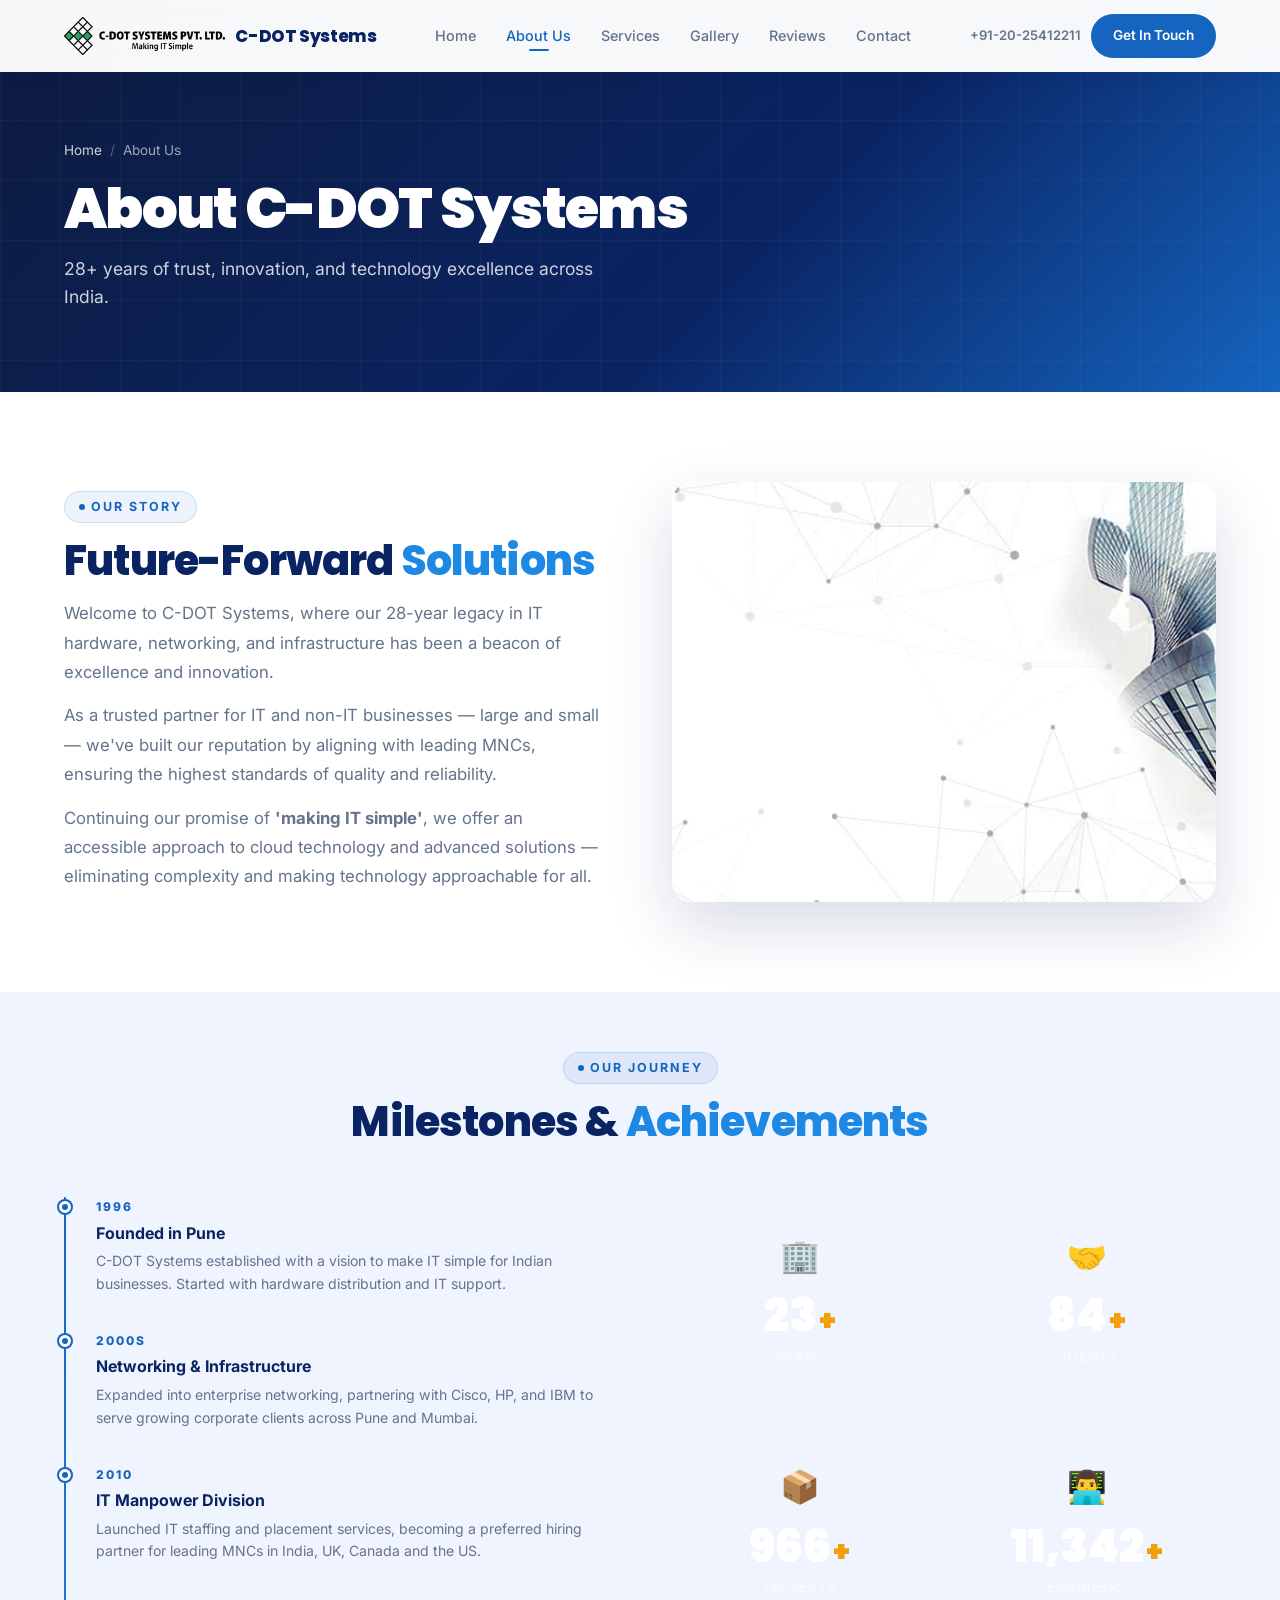
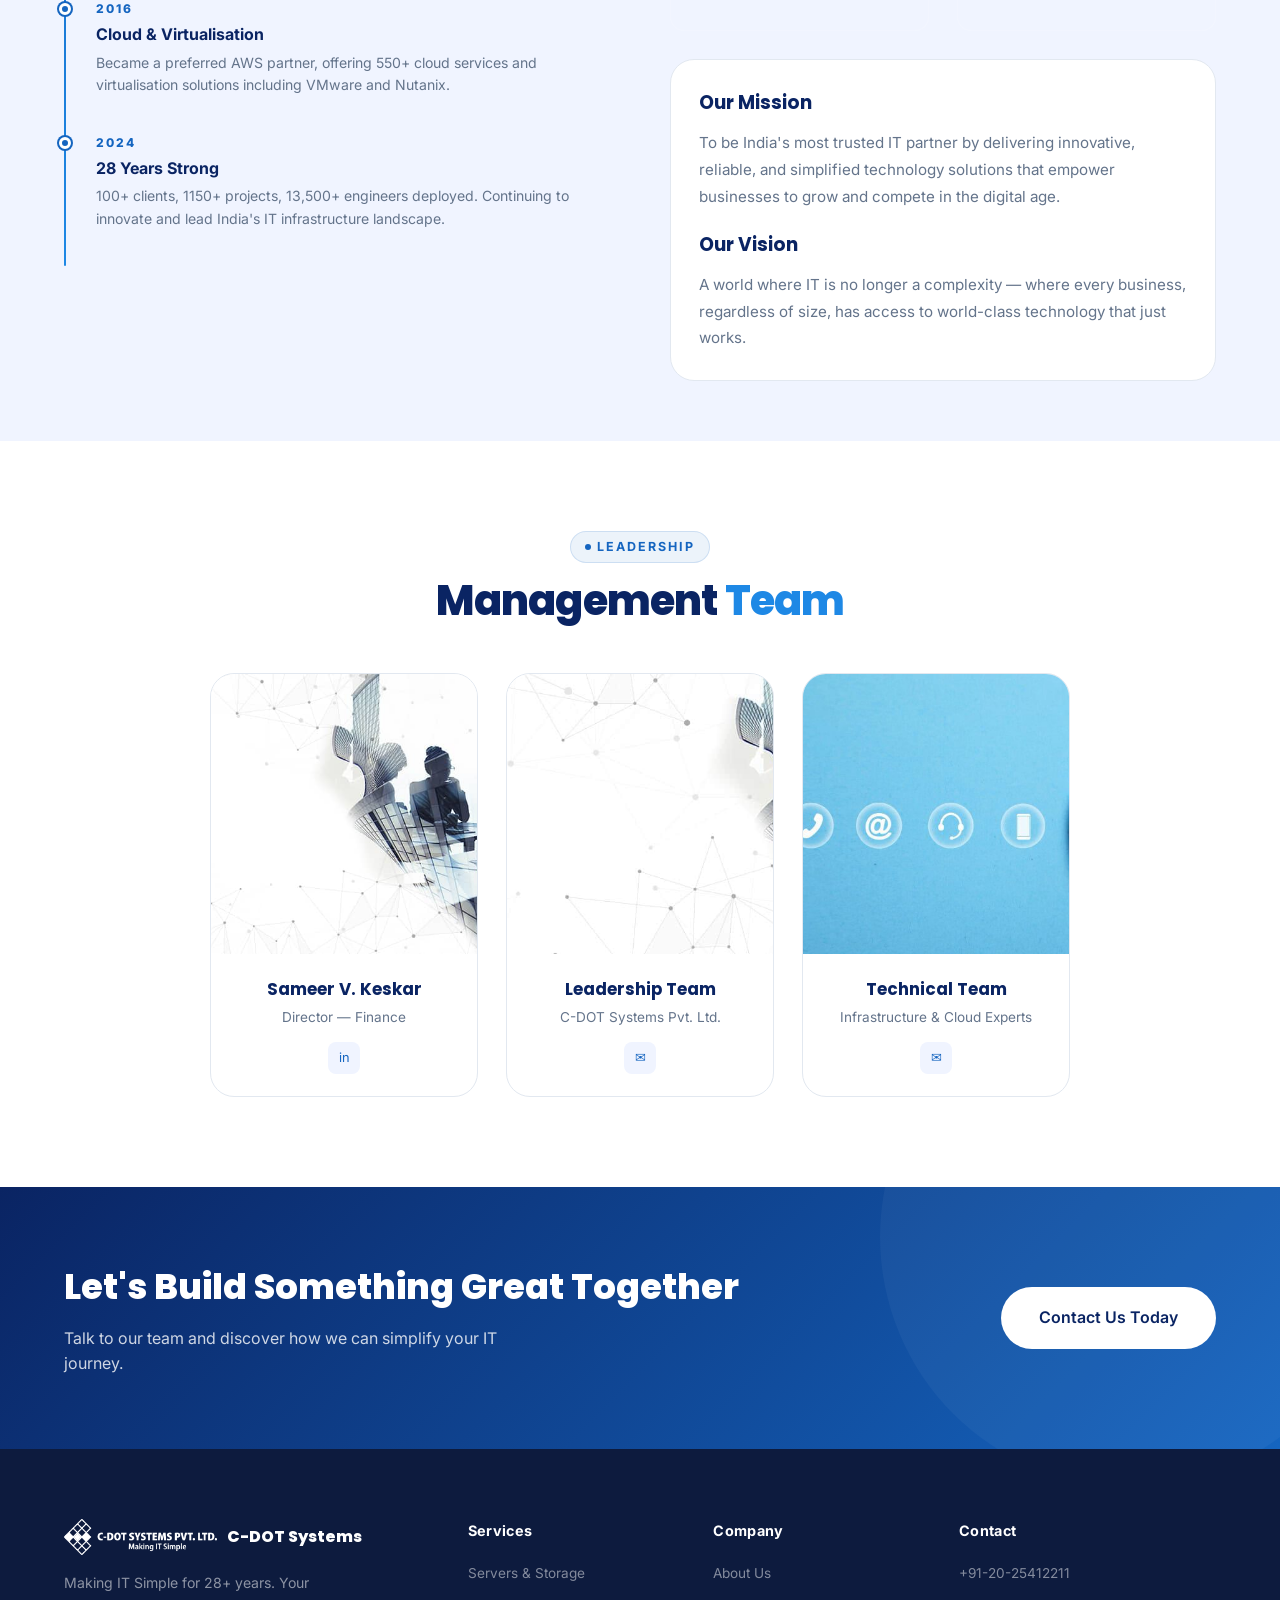
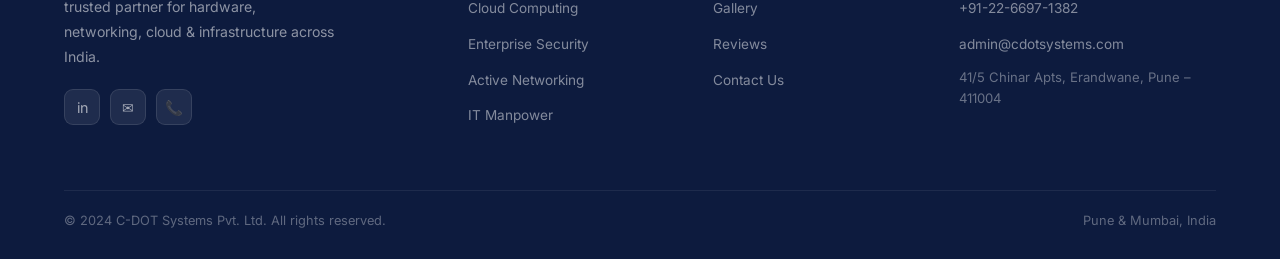
==== about.html @ 22363bbf "new website" ====
<!DOCTYPE html>
<html lang="en">
<head>
  <meta charset="UTF-8"/><meta name="viewport" content="width=device-width,initial-scale=1.0"/>
  <title>About Us | C-DOT Systems Pvt. Ltd.</title>
  <meta name="description" content="28+ years of IT excellence — our story, team and milestones."/>
  <link rel="icon" href="images/favicon-min-1.png"/>
  <link rel="stylesheet" href="https://cdnjs.cloudflare.com/ajax/libs/aos/2.3.4/aos.css"/>
  <link rel="stylesheet" href="assets/css/style.css"/>
  
</head>
<body>
<nav id="navbar" class="solid">
  <div class="container nav-inner">
    <a href="index.html" class="nav-logo">
      <img src="images/Cdot_Logo-min.png" alt="C-DOT Systems" />
      <span class="nav-logo-text">C-DOT Systems</span>
    </a>
    <div class="nav-links">
      <a href="index.html">Home</a>
      <a href="about.html">About Us</a>
      <a href="services.html">Services</a>
      <a href="gallery.html">Gallery</a>
      <a href="reviews.html">Reviews</a>
      <a href="contact.html">Contact</a>
    </div>
    <div class="nav-actions">
      <span class="nav-phone">+91-20-25412211</span>
      <a href="contact.html" class="btn btn-primary btn-sm">Get In Touch</a>
      <button class="hamburger" id="hamburger"><span></span><span></span><span></span></button>
    </div>
  </div>
</nav>
<div class="mobile-menu" id="mobileMenu">
  <button class="mobile-close" id="mobileClose">✕</button>
  <a href="index.html">Home</a>
  <a href="about.html">About Us</a>
  <a href="services.html">Services</a>
  <a href="gallery.html">Gallery</a>
  <a href="reviews.html">Reviews</a>
  <a href="contact.html">Contact</a>
</div>

<div class="page-hero">
  <div class="container page-hero-content">
    <div class="breadcrumb"><a href="index.html">Home</a><span>/</span>About Us</div>
    <h1>About C-DOT Systems</h1>
    <p>28+ years of trust, innovation, and technology excellence across India.</p>
  </div>
</div>

<section class="section">
  <div class="container">
    <div style="display:grid;grid-template-columns:1fr 1fr;gap:64px;align-items:center">
      <div data-aos="fade-right">
        <span class="section-tag">Our Story</span>
        <h2 class="section-title">Future-Forward <span>Solutions</span></h2>
        <p class="section-sub">Welcome to C-DOT Systems, where our 28-year legacy in IT hardware, networking, and infrastructure has been a beacon of excellence and innovation.</p>
        <p class="section-sub" style="margin-top:14px">As a trusted partner for IT and non-IT businesses — large and small — we've built our reputation by aligning with leading MNCs, ensuring the highest standards of quality and reliability.</p>
        <p class="section-sub" style="margin-top:14px">Continuing our promise of <strong>'making IT simple'</strong>, we offer an accessible approach to cloud technology and advanced solutions — eliminating complexity and making technology approachable for all.</p>
      </div>
      <div data-aos="fade-left">
        <img src="images/about-usA-min.jpg" alt="C-DOT Team" style="border-radius:20px;box-shadow:var(--shadow-lg);width:100%;height:420px;object-fit:cover"/>
      </div>
    </div>
  </div>
</section>

<section class="section-sm" style="background:var(--light)">
  <div class="container">
    <div class="text-center" data-aos="fade-up" style="margin-bottom:52px">
      <span class="section-tag">Our Journey</span>
      <h2 class="section-title">Milestones &amp; <span>Achievements</span></h2>
    </div>
    <div style="display:grid;grid-template-columns:1fr 1fr;gap:60px">
      <div data-aos="fade-right">
        <div class="timeline">
          <div class="timeline-item">
            <div class="timeline-year">1996</div>
            <div class="timeline-title">Founded in Pune</div>
            <div class="timeline-desc">C-DOT Systems established with a vision to make IT simple for Indian businesses. Started with hardware distribution and IT support.</div>
          </div>
          <div class="timeline-item">
            <div class="timeline-year">2000s</div>
            <div class="timeline-title">Networking &amp; Infrastructure</div>
            <div class="timeline-desc">Expanded into enterprise networking, partnering with Cisco, HP, and IBM to serve growing corporate clients across Pune and Mumbai.</div>
          </div>
          <div class="timeline-item">
            <div class="timeline-year">2010</div>
            <div class="timeline-title">IT Manpower Division</div>
            <div class="timeline-desc">Launched IT staffing and placement services, becoming a preferred hiring partner for leading MNCs in India, UK, Canada and the US.</div>
          </div>
          <div class="timeline-item">
            <div class="timeline-year">2016</div>
            <div class="timeline-title">Cloud &amp; Virtualisation</div>
            <div class="timeline-desc">Became a preferred AWS partner, offering 550+ cloud services and virtualisation solutions including VMware and Nutanix.</div>
          </div>
          <div class="timeline-item">
            <div class="timeline-year">2024</div>
            <div class="timeline-title">28 Years Strong</div>
            <div class="timeline-desc">100+ clients, 1150+ projects, 13,500+ engineers deployed. Continuing to innovate and lead India's IT infrastructure landscape.</div>
          </div>
        </div>
      </div>
      <div data-aos="fade-left" data-aos-delay="100">
        <div class="stats-grid" style="grid-template-columns:repeat(2,1fr)">
          <div class="stat-box"><div class="stat-icon">🏢</div><div class="stat-num"><span class="counter" data-target="28">0</span><span class="stat-suffix">+</span></div><div class="stat-label">Years</div></div>
          <div class="stat-box"><div class="stat-icon">🤝</div><div class="stat-num"><span class="counter" data-target="100">0</span><span class="stat-suffix">+</span></div><div class="stat-label">Clients</div></div>
          <div class="stat-box"><div class="stat-icon">📦</div><div class="stat-num"><span class="counter" data-target="1150">0</span><span class="stat-suffix">+</span></div><div class="stat-label">Projects</div></div>
          <div class="stat-box"><div class="stat-icon">👨‍💻</div><div class="stat-num"><span class="counter" data-target="13500">0</span><span class="stat-suffix">+</span></div><div class="stat-label">Engineers</div></div>
        </div>
        <div style="margin-top:28px;padding:28px;background:var(--white);border-radius:var(--radius-lg);border:1px solid var(--border)">
          <h3 style="font-family:var(--font-head);color:var(--primary);margin-bottom:12px">Our Mission</h3>
          <p style="color:var(--muted);font-size:.95rem;line-height:1.75">To be India's most trusted IT partner by delivering innovative, reliable, and simplified technology solutions that empower businesses to grow and compete in the digital age.</p>
          <h3 style="font-family:var(--font-head);color:var(--primary);margin:20px 0 12px">Our Vision</h3>
          <p style="color:var(--muted);font-size:.95rem;line-height:1.75">A world where IT is no longer a complexity — where every business, regardless of size, has access to world-class technology that just works.</p>
        </div>
      </div>
    </div>
  </div>
</section>

<section class="section">
  <div class="container">
    <div class="text-center" data-aos="fade-up" style="margin-bottom:48px">
      <span class="section-tag">Leadership</span>
      <h2 class="section-title">Management <span>Team</span></h2>
    </div>
    <div style="display:grid;grid-template-columns:repeat(3,1fr);gap:28px;max-width:860px;margin:0 auto">
      <div class="team-card" data-aos="fade-up">
        <img src="images/about-us-1.jpg" alt="Director" class="team-img"/>
        <div class="team-body">
          <div class="team-name">Sameer V. Keskar</div>
          <div class="team-role">Director — Finance</div>
          <div class="team-social">
            <a href="https://www.linkedin.com/in/sameer-keskar-a937278/" target="_blank">in</a>
          </div>
        </div>
      </div>
      <div class="team-card" data-aos="fade-up" data-aos-delay="80">
        <img src="images/about-usA-min.jpg" alt="Director" class="team-img"/>
        <div class="team-body">
          <div class="team-name">Leadership Team</div>
          <div class="team-role">C-DOT Systems Pvt. Ltd.</div>
          <div class="team-social">
            <a href="contact.html">✉</a>
          </div>
        </div>
      </div>
      <div class="team-card" data-aos="fade-up" data-aos-delay="160">
        <img src="images/computer-mouse-with-contact-symbols-internet-communication.jpg" alt="Team" class="team-img"/>
        <div class="team-body">
          <div class="team-name">Technical Team</div>
          <div class="team-role">Infrastructure &amp; Cloud Experts</div>
          <div class="team-social">
            <a href="contact.html">✉</a>
          </div>
        </div>
      </div>
    </div>
  </div>
</section>

<div class="cta-banner">
  <div class="container cta-inner" data-aos="fade-up">
    <div class="cta-text">
      <h2>Let's Build Something Great Together</h2>
      <p>Talk to our team and discover how we can simplify your IT journey.</p>
    </div>
    <div class="cta-actions">
      <a href="contact.html" class="btn btn-white btn-lg">Contact Us Today</a>
    </div>
  </div>
</div>

<footer class="footer">
  <div class="container">
    <div class="footer-grid">
      <div>
        <div class="footer-logo"><img src="images/Cdot_Logo-min.png" alt="C-DOT"/><span>C-DOT Systems</span></div>
        <p class="footer-desc">Making IT Simple for 28+ years. Your trusted partner for hardware, networking, cloud &amp; infrastructure across India.</p>
        <div class="footer-social">
          <a class="social-icon" href="https://linkedin.com" target="_blank">in</a>
          <a class="social-icon" href="mailto:admin@cdotsystems.com">✉</a>
          <a class="social-icon" href="tel:+912025412211">📞</a>
        </div>
      </div>
      <div class="footer-col"><h4>Services</h4><ul>
        <li><a href="services.html">Servers &amp; Storage</a></li>
        <li><a href="services.html">Cloud Computing</a></li>
        <li><a href="services.html">Enterprise Security</a></li>
        <li><a href="services.html">Active Networking</a></li>
        <li><a href="services.html">IT Manpower</a></li>
      </ul></div>
      <div class="footer-col"><h4>Company</h4><ul>
        <li><a href="about.html">About Us</a></li>
        <li><a href="gallery.html">Gallery</a></li>
        <li><a href="reviews.html">Reviews</a></li>
        <li><a href="contact.html">Contact Us</a></li>
      </ul></div>
      <div class="footer-col"><h4>Contact</h4><ul>
        <li><a href="tel:+912025412211">+91-20-25412211</a></li>
        <li><a href="tel:+912266971382">+91-22-6697-1382</a></li>
        <li><a href="mailto:admin@cdotsystems.com">admin@cdotsystems.com</a></li>
        <li style="opacity:.5;font-size:.82rem;margin-top:6px">41/5 Chinar Apts, Erandwane, Pune – 411004</li>
      </ul></div>
    </div>
    <hr class="footer-divider"/>
    <div class="footer-bottom">
      <span>© 2024 C-DOT Systems Pvt. Ltd. All rights reserved.</span>
      <span>Pune &amp; Mumbai, India</span>
    </div>
  </div>
</footer>
<button id="scrollTop" title="Back to top">↑</button>
<div class="lightbox" id="lightbox">
  <button class="lb-close" id="lbClose">✕</button>
  <button class="lb-nav lb-prev" id="lbPrev">‹</button>
  <img id="lbImg" src="" alt=""/>
  <button class="lb-nav lb-next" id="lbNext">›</button>
</div>
<script src="https://cdnjs.cloudflare.com/ajax/libs/aos/2.3.4/aos.js"></script>
<script src="assets/js/main.js"></script>
</body>
</html>
---- assets/css/style.css ----
/* ═══════════════════════════════════════════════════════════════
   C-DOT Systems — Design System
   Light & Professional | Rich Animations
═══════════════════════════════════════════════════════════════ */

/* ── Google Fonts ─────────────────────────────────────────────── */
@import url('https://fonts.googleapis.com/css2?family=Inter:wght@300;400;500;600;700;800;900&family=Poppins:wght@400;600;700;800;900&display=swap');

/* ── Design Tokens ────────────────────────────────────────────── */
:root {
  --primary:    #0a2463;
  --accent:     #1565c0;
  --sky:        #1e88e5;
  --gold:       #f59e0b;
  --success:    #16a34a;
  --light:      #f0f4ff;
  --light2:     #f8fafc;
  --white:      #ffffff;
  --dark:       #0d1b3e;
  --text:       #1e293b;
  --muted:      #64748b;
  --border:     #e2e8f0;
  --radius:     14px;
  --radius-sm:  8px;
  --radius-lg:  24px;
  --shadow-sm:  0 2px 8px rgba(10,36,99,.07);
  --shadow:     0 8px 32px rgba(10,36,99,.12);
  --shadow-lg:  0 24px 64px rgba(10,36,99,.16);
  --transition: 0.32s cubic-bezier(.4,0,.2,1);
  --font-head:  'Poppins', sans-serif;
  --font-body:  'Inter', sans-serif;
}

/* ── Reset ────────────────────────────────────────────────────── */
*, *::before, *::after { box-sizing: border-box; margin: 0; padding: 0; }
html { scroll-behavior: smooth; font-size: 16px; }
body {
  font-family: var(--font-body);
  color: var(--text);
  background: var(--white);
  overflow-x: hidden;
  line-height: 1.6;
}
a { text-decoration: none; color: inherit; }
img { max-width: 100%; display: block; }
ul { list-style: none; }
button { font-family: inherit; cursor: pointer; }

/* ── Scrollbar ────────────────────────────────────────────────── */
::-webkit-scrollbar { width: 6px; }
::-webkit-scrollbar-track { background: var(--light); }
::-webkit-scrollbar-thumb { background: var(--accent); border-radius: 3px; }

/* ── Utilities ────────────────────────────────────────────────── */
.container { max-width: 1200px; margin: 0 auto; padding: 0 24px; }
.container-wide { max-width: 1400px; margin: 0 auto; padding: 0 32px; }
.section { padding: 90px 0; }
.section-sm { padding: 60px 0; }

.section-tag {
  display: inline-flex; align-items: center; gap: 6px;
  background: rgba(21,101,192,.08); color: var(--accent);
  font-size: .78rem; font-weight: 700; letter-spacing: 2px;
  text-transform: uppercase; padding: 5px 14px;
  border-radius: 50px; margin-bottom: 14px;
  border: 1px solid rgba(21,101,192,.15);
}
.section-tag::before { content:''; width:6px; height:6px; border-radius:50%; background:var(--accent); }

.section-title {
  font-family: var(--font-head);
  font-size: clamp(1.75rem, 3.5vw, 2.6rem);
  font-weight: 800; color: var(--primary);
  line-height: 1.15; margin-bottom: 14px;
  letter-spacing: -.02em;
}
.section-title span { color: var(--sky); }
.section-title em { font-style: normal; color: var(--gold); }
.section-sub {
  font-size: 1.05rem; color: var(--muted);
  line-height: 1.75; max-width: 580px;
}
.text-center { text-align: center; }
.text-center .section-sub { margin: 0 auto; }

/* ── Buttons ──────────────────────────────────────────────────── */
.btn {
  display: inline-flex; align-items: center; gap: 8px;
  padding: 13px 28px; border-radius: 50px;
  font-weight: 600; font-size: .95rem;
  transition: var(--transition); border: 2px solid transparent;
}
.btn-primary { background: var(--accent); color: #fff; }
.btn-primary:hover {
  background: var(--primary);
  transform: translateY(-2px);
  box-shadow: 0 12px 28px rgba(21,101,192,.35);
}
.btn-outline {
  background: transparent;
  border-color: var(--accent); color: var(--accent);
}
.btn-outline:hover {
  background: var(--accent); color: #fff;
  transform: translateY(-2px);
}
.btn-white { background: #fff; color: var(--primary); }
.btn-white:hover {
  background: var(--light); transform: translateY(-2px);
  box-shadow: 0 12px 28px rgba(0,0,0,.15);
}
.btn-lg { padding: 16px 36px; font-size: 1rem; }
.btn-sm { padding: 9px 20px; font-size: .85rem; }

/* ── Cards ────────────────────────────────────────────────────── */
.card {
  background: var(--white); border-radius: var(--radius);
  border: 1px solid var(--border); padding: 28px;
  transition: var(--transition);
}
.card:hover {
  border-color: rgba(21,101,192,.25);
  box-shadow: var(--shadow);
  transform: translateY(-4px);
}
.card-blue {
  background: linear-gradient(135deg, var(--primary), var(--accent));
  color: #fff; border: none;
}

/* ── Page Hero Banner ─────────────────────────────────────────── */
.page-hero {
  background: linear-gradient(135deg, var(--dark) 0%, var(--primary) 60%, var(--accent) 100%);
  padding: 140px 0 80px;
  position: relative; overflow: hidden;
}
.page-hero::before {
  content: '';
  position: absolute; inset: 0;
  background-image: linear-gradient(rgba(255,255,255,.03) 1px, transparent 1px),
                    linear-gradient(90deg, rgba(255,255,255,.03) 1px, transparent 1px);
  background-size: 60px 60px;
}
.page-hero-content { position: relative; z-index: 2; }
.page-hero h1 {
  font-family: var(--font-head);
  font-size: clamp(2rem, 5vw, 3.5rem);
  font-weight: 900; color: #fff; line-height: 1.1;
  margin-bottom: 16px; letter-spacing: -.03em;
}
.page-hero p { color: rgba(255,255,255,.8); font-size: 1.1rem; max-width: 560px; }
.breadcrumb {
  display: flex; align-items: center; gap: 8px;
  font-size: .85rem; color: rgba(255,255,255,.6);
  margin-bottom: 16px;
}
.breadcrumb a { color: rgba(255,255,255,.8); transition: color .2s; }
.breadcrumb a:hover { color: #fff; }
.breadcrumb span { opacity: .5; }

/* ── Navbar ───────────────────────────────────────────────────── */
#navbar {
  position: fixed; top: 0; left: 0; width: 100%; z-index: 1000;
  transition: var(--transition); padding: 14px 0;
  background: transparent;
}
#navbar.scrolled {
  background: rgba(255,255,255,.97);
  backdrop-filter: blur(12px);
  box-shadow: 0 2px 20px rgba(10,36,99,.08);
  padding: 10px 0;
}
#navbar.solid {
  background: rgba(255,255,255,.97);
  backdrop-filter: blur(12px);
  box-shadow: 0 2px 20px rgba(10,36,99,.08);
}
.nav-inner {
  display: flex; align-items: center;
  justify-content: space-between; gap: 16px;
}
.nav-logo {
  display: flex; align-items: center; gap: 10px;
  flex-shrink: 0;
}
.nav-logo img { height: 38px; width: auto; }
.nav-logo-text {
  font-family: var(--font-head); font-weight: 800;
  font-size: 1.05rem; color: #fff;
  transition: color var(--transition);
  letter-spacing: -.02em; line-height: 1.2;
}
#navbar.scrolled .nav-logo-text,
#navbar.solid .nav-logo-text { color: var(--primary); }
.nav-links {
  display: flex; align-items: center; gap: 2px; flex: 1;
  justify-content: center;
}
.nav-links a {
  color: rgba(255,255,255,.85); font-size: .9rem; font-weight: 500;
  padding: 8px 14px; border-radius: 8px;
  transition: var(--transition); position: relative;
}
#navbar.scrolled .nav-links a,
#navbar.solid .nav-links a { color: var(--muted); }
.nav-links a:hover,
.nav-links a.active { color: var(--accent) !important; }
.nav-links a.active::after {
  content: '';
  position: absolute; bottom: 4px; left: 50%; transform: translateX(-50%);
  width: 20px; height: 2px; border-radius: 2px;
  background: var(--accent);
}
.nav-actions { display: flex; align-items: center; gap: 10px; }
.nav-phone {
  font-size: .82rem; font-weight: 600;
  color: rgba(255,255,255,.8);
  transition: color var(--transition);
}
#navbar.scrolled .nav-phone,
#navbar.solid .nav-phone { color: var(--muted); }
.hamburger {
  display: none; flex-direction: column; gap: 5px;
  background: none; border: none; padding: 4px;
}
.hamburger span {
  display: block; width: 22px; height: 2px;
  background: #fff; border-radius: 2px; transition: var(--transition);
}
#navbar.scrolled .hamburger span,
#navbar.solid .hamburger span { background: var(--primary); }
.hamburger.open span:nth-child(1) { transform: translateY(7px) rotate(45deg); }
.hamburger.open span:nth-child(2) { opacity: 0; }
.hamburger.open span:nth-child(3) { transform: translateY(-7px) rotate(-45deg); }

/* Mobile menu */
.mobile-menu {
  display: none; position: fixed; inset: 0; z-index: 999;
  background: var(--white); flex-direction: column;
  align-items: center; justify-content: center; gap: 10px;
  padding: 80px 24px 40px;
}
.mobile-menu.open { display: flex; }
.mobile-menu a {
  font-family: var(--font-head); font-size: 1.4rem; font-weight: 700;
  color: var(--primary); padding: 12px 40px;
  border-radius: var(--radius); width: 100%; text-align: center;
  transition: var(--transition);
}
.mobile-menu a:hover, .mobile-menu a.active {
  background: var(--light); color: var(--accent);
}
.mobile-close {
  position: absolute; top: 20px; right: 24px;
  background: none; border: none; font-size: 1.6rem;
  color: var(--muted); cursor: pointer;
}

/* ── Footer ───────────────────────────────────────────────────── */
.footer {
  background: var(--dark); color: rgba(255,255,255,.75);
  padding: 70px 0 28px;
}
.footer-grid {
  display: grid; grid-template-columns: 1.8fr 1fr 1fr 1.3fr;
  gap: 48px; margin-bottom: 52px;
}
.footer-logo { display: flex; align-items: center; gap: 10px; margin-bottom: 16px; }
.footer-logo img { height: 36px; filter: brightness(0) invert(1); }
.footer-logo span {
  font-family: var(--font-head); font-weight: 800;
  font-size: 1rem; color: #fff;
}
.footer-desc { font-size: .88rem; line-height: 1.75; opacity: .7; max-width: 270px; }
.footer-col h4 { color: #fff; font-weight: 700; font-size: .9rem; margin-bottom: 18px; letter-spacing: .3px; }
.footer-col li { margin-bottom: 10px; }
.footer-col a { font-size: .85rem; opacity: .65; transition: var(--transition); }
.footer-col a:hover { opacity: 1; color: #93c5fd; padding-left: 4px; }
.footer-social { display: flex; gap: 10px; margin-top: 20px; }
.social-icon {
  width: 36px; height: 36px; border-radius: 9px;
  background: rgba(255,255,255,.08); border: 1px solid rgba(255,255,255,.1);
  display: flex; align-items: center; justify-content: center;
  font-size: .9rem; color: rgba(255,255,255,.6);
  transition: var(--transition);
}
.social-icon:hover { background: var(--accent); color: #fff; border-color: var(--accent); transform: translateY(-2px); }
.footer-divider { border: none; border-top: 1px solid rgba(255,255,255,.07); margin-bottom: 20px; }
.footer-bottom {
  display: flex; justify-content: space-between;
  align-items: center; font-size: .8rem; opacity: .45;
}

/* ── Marquee ──────────────────────────────────────────────────── */
.marquee-bar {
  background: linear-gradient(90deg, var(--gold), #f97316);
  padding: 11px 0; overflow: hidden;
}
.marquee-track {
  display: flex; gap: 56px; white-space: nowrap;
  animation: marqueeScroll 28s linear infinite;
  width: max-content;
}
@keyframes marqueeScroll { 0%{transform:translateX(0)} 100%{transform:translateX(-50%)} }
.marquee-item {
  display: inline-flex; align-items: center; gap: 8px;
  font-weight: 700; font-size: .85rem; color: #fff;
}
.marquee-item::before { content: '◆'; font-size: .45rem; opacity: .8; }

/* ── Logo Carousel ────────────────────────────────────────────── */
.logo-carousel-wrap { overflow: hidden; position: relative; }
.logo-carousel-wrap::before,
.logo-carousel-wrap::after {
  content: ''; position: absolute; top: 0; bottom: 0; width: 100px; z-index: 2;
}
.logo-carousel-wrap::before { left:0; background:linear-gradient(to right,var(--white),transparent); }
.logo-carousel-wrap::after { right:0; background:linear-gradient(to left,var(--white),transparent); }
.logo-carousel-wrap.on-light::before { background:linear-gradient(to right,var(--light),transparent); }
.logo-carousel-wrap.on-light::after { background:linear-gradient(to left,var(--light),transparent); }
.logo-track {
  display: flex; gap: 16px; width: max-content;
  animation: logoScroll 32s linear infinite;
}
.logo-track:hover { animation-play-state: paused; }
@keyframes logoScroll { 0%{transform:translateX(0)} 100%{transform:translateX(-50%)} }
.logo-item {
  flex-shrink: 0; height: 60px; width: 140px;
  display: flex; align-items: center; justify-content: center;
  background: var(--white); border-radius: 10px; padding: 10px 18px;
  border: 1px solid var(--border); transition: var(--transition);
}
.logo-item:hover { border-color: var(--sky); box-shadow: var(--shadow-sm); transform: translateY(-2px); }
.logo-item img { max-height: 36px; max-width: 110px; object-fit: contain; filter: grayscale(1) opacity(.7); transition: var(--transition); }
.logo-item:hover img { filter: none; }

/* ── Stats ────────────────────────────────────────────────────── */
.stats-section {
  background: linear-gradient(135deg, var(--primary), var(--dark));
  padding: 72px 0;
}
.stats-grid {
  display: grid; grid-template-columns: repeat(4,1fr); gap: 28px;
}
.stat-box {
  text-align: center; padding: 32px 20px;
  background: rgba(255,255,255,.06); border-radius: var(--radius);
  border: 1px solid rgba(255,255,255,.1); transition: var(--transition);
}
.stat-box:hover { background: rgba(255,255,255,.10); transform: translateY(-4px); }
.stat-icon { font-size: 2rem; margin-bottom: 12px; }
.stat-num {
  font-family: var(--font-head); font-size: 2.8rem;
  font-weight: 900; color: #fff; line-height: 1;
  display: flex; align-items: baseline; justify-content: center; gap: 2px;
}
.stat-suffix { font-size: 1.8rem; color: var(--gold); }
.stat-label { font-size: .82rem; color: rgba(255,255,255,.6); margin-top: 8px; letter-spacing: .5px; text-transform: uppercase; }

/* ── Service Cards ────────────────────────────────────────────── */
.service-card {
  background: var(--white); border-radius: var(--radius-lg);
  border: 1.5px solid var(--border); padding: 36px 28px;
  transition: var(--transition); cursor: default;
  position: relative; overflow: hidden;
}
.service-card::after {
  content: ''; position: absolute; bottom: 0; left: 0; right: 0;
  height: 4px;
  background: linear-gradient(90deg, var(--accent), var(--sky));
  transform: scaleX(0); transition: var(--transition);
  transform-origin: left;
}
.service-card:hover { border-color: rgba(21,101,192,.2); box-shadow: var(--shadow); transform: translateY(-6px); }
.service-card:hover::after { transform: scaleX(1); }
.service-icon-wrap {
  width: 64px; height: 64px; margin-bottom: 20px;
  border-radius: 14px; background: var(--light);
  display: flex; align-items: center; justify-content: center;
  transition: var(--transition);
}
.service-card:hover .service-icon-wrap { background: rgba(21,101,192,.1); }
.service-icon-wrap img { width: 40px; height: 40px; object-fit: contain; }
.service-card h3 {
  font-family: var(--font-head); font-size: 1.1rem; font-weight: 700;
  color: var(--primary); margin-bottom: 10px;
}
.service-card p { font-size: .9rem; color: var(--muted); line-height: 1.7; }
.service-card .learn-more {
  display: inline-flex; align-items: center; gap: 4px;
  color: var(--accent); font-size: .85rem; font-weight: 600;
  margin-top: 16px; transition: gap var(--transition);
}
.service-card:hover .learn-more { gap: 8px; }

/* ── CTA Banner ───────────────────────────────────────────────── */
.cta-banner {
  background: linear-gradient(135deg, var(--primary) 0%, var(--accent) 100%);
  padding: 72px 0; position: relative; overflow: hidden;
}
.cta-banner::before {
  content: '';
  position: absolute; width: 500px; height: 500px;
  border-radius: 50%; background: rgba(255,255,255,.04);
  top: -200px; right: -100px;
}
.cta-inner {
  display: flex; align-items: center; justify-content: space-between;
  gap: 40px; position: relative; z-index: 2;
}
.cta-text h2 {
  font-family: var(--font-head); font-size: clamp(1.6rem,3vw,2.2rem);
  font-weight: 800; color: #fff; margin-bottom: 10px;
}
.cta-text p { color: rgba(255,255,255,.8); max-width: 480px; }
.cta-actions { display: flex; gap: 12px; flex-shrink: 0; flex-wrap: wrap; }

/* ── Gallery grid ─────────────────────────────────────────────── */
.gallery-grid {
  display: grid;
  grid-template-columns: repeat(4,1fr);
  gap: 14px;
}
.gallery-item {
  border-radius: 14px; overflow: hidden;
  position: relative; cursor: pointer;
}
.gallery-item img {
  width: 100%; height: 210px;
  object-fit: cover; transition: transform .5s ease;
}
.gallery-item:hover img { transform: scale(1.06); }
.gallery-item::after {
  content: ''; position: absolute; inset: 0;
  background: linear-gradient(to top, rgba(10,36,99,.55) 0%, transparent 60%);
  opacity: 0; transition: var(--transition);
}
.gallery-item:hover::after { opacity: 1; }
.gallery-overlay {
  position: absolute; bottom: 12px; left: 12px;
  z-index: 2; color: #fff; font-size: .82rem; font-weight: 600;
  opacity: 0; transform: translateY(6px); transition: var(--transition);
}
.gallery-item:hover .gallery-overlay { opacity: 1; transform: none; }
.gallery-item.tall img { height: 434px; }
.gallery-item.span2 { grid-column: span 2; }

/* ── Testimonials ─────────────────────────────────────────────── */
.review-card {
  background: var(--white); border-radius: var(--radius-lg);
  border: 1px solid var(--border); padding: 32px;
  transition: var(--transition);
}
.review-card:hover { border-color: rgba(21,101,192,.2); box-shadow: var(--shadow); transform: translateY(-4px); }
.review-stars { color: var(--gold); font-size: 1rem; margin-bottom: 14px; letter-spacing: 2px; }
.review-text { font-size: .95rem; color: var(--text); line-height: 1.75; margin-bottom: 20px; font-style: italic; }
.reviewer { display: flex; align-items: center; gap: 12px; }
.reviewer-avatar {
  width: 44px; height: 44px; border-radius: 50%;
  background: linear-gradient(135deg, var(--accent), var(--sky));
  display: flex; align-items: center; justify-content: center;
  color: #fff; font-weight: 700; font-size: 1.1rem; flex-shrink: 0;
}
.reviewer-info .name { font-weight: 700; font-size: .9rem; color: var(--primary); }
.reviewer-info .role { font-size: .8rem; color: var(--muted); }

/* ── Lightbox ─────────────────────────────────────────────────── */
.lightbox {
  display: none; position: fixed; inset: 0;
  background: rgba(0,0,0,.92); z-index: 9999;
  align-items: center; justify-content: center; padding: 20px;
}
.lightbox.active { display: flex; }
.lightbox img { max-width: 90vw; max-height: 90vh; border-radius: 12px; object-fit: contain; }
.lb-close {
  position: absolute; top: 20px; right: 24px;
  color: #fff; font-size: 2rem; cursor: pointer;
  opacity: .6; transition: var(--transition); background: none; border: none;
}
.lb-close:hover { opacity: 1; transform: scale(1.1); }
.lb-nav {
  position: absolute; top: 50%; transform: translateY(-50%);
  background: rgba(255,255,255,.1); border: none; color: #fff;
  font-size: 1.8rem; width: 50px; height: 50px;
  border-radius: 50%; cursor: pointer; transition: var(--transition);
  display: flex; align-items: center; justify-content: center;
}
.lb-nav:hover { background: rgba(255,255,255,.25); }
.lb-prev { left: 20px; }
.lb-next { right: 20px; }

/* ── Scroll-to-top ────────────────────────────────────────────── */
#scrollTop {
  position: fixed; bottom: 28px; right: 28px;
  width: 44px; height: 44px; border-radius: 50%;
  background: var(--accent); color: #fff;
  display: flex; align-items: center; justify-content: center;
  font-size: 1.1rem; cursor: pointer; border: none;
  opacity: 0; transform: translateY(16px);
  transition: var(--transition); z-index: 500;
  box-shadow: 0 4px 16px rgba(21,101,192,.4);
}
#scrollTop.visible { opacity: 1; transform: none; }
#scrollTop:hover { background: var(--primary); transform: translateY(-3px); }

/* ── Form ─────────────────────────────────────────────────────── */
.form-group { margin-bottom: 20px; }
.form-group label { display: block; font-size: .85rem; font-weight: 600; color: var(--text); margin-bottom: 6px; }
.form-control {
  width: 100%; padding: 12px 16px;
  border: 1.5px solid var(--border); border-radius: var(--radius-sm);
  font-size: .9rem; font-family: inherit;
  background: var(--light2); color: var(--text);
  transition: var(--transition); outline: none;
}
.form-control:focus {
  border-color: var(--sky); background: #fff;
  box-shadow: 0 0 0 3px rgba(30,136,229,.1);
}
.form-control::placeholder { color: #94a3b8; }
textarea.form-control { resize: vertical; min-height: 120px; }
select.form-control { cursor: pointer; }
.form-row { display: grid; grid-template-columns: 1fr 1fr; gap: 16px; }
.form-submit { width: 100%; }

/* ── Info Box ─────────────────────────────────────────────────── */
.info-card {
  display: flex; gap: 14px; align-items: flex-start;
  background: var(--white); border-radius: var(--radius);
  border: 1px solid var(--border); padding: 20px;
  transition: var(--transition);
}
.info-card:hover { border-color: rgba(21,101,192,.2); box-shadow: var(--shadow-sm); }
.info-icon {
  width: 44px; height: 44px; flex-shrink: 0;
  border-radius: 10px;
  background: linear-gradient(135deg, var(--accent), var(--sky));
  display: flex; align-items: center; justify-content: center;
  font-size: 1.1rem; color: #fff;
}
.info-card h4 { font-size: .78rem; text-transform: uppercase; letter-spacing: 1px; color: var(--muted); margin-bottom: 4px; }
.info-card p { font-size: .9rem; color: var(--text); font-weight: 500; line-height: 1.5; }

/* ── About Page specific ──────────────────────────────────────── */
.timeline { position: relative; padding-left: 32px; }
.timeline::before {
  content: ''; position: absolute; left: 0; top: 0; bottom: 0;
  width: 2px; background: linear-gradient(to bottom, var(--accent), var(--sky));
  border-radius: 2px;
}
.timeline-item { position: relative; padding-bottom: 36px; }
.timeline-item::before {
  content: ''; position: absolute; left: -37px; top: 4px;
  width: 12px; height: 12px; border-radius: 50%;
  background: var(--accent); border: 3px solid var(--white);
  box-shadow: 0 0 0 2px var(--accent);
}
.timeline-year {
  font-size: .75rem; font-weight: 800; letter-spacing: 2px;
  text-transform: uppercase; color: var(--accent); margin-bottom: 4px;
}
.timeline-title { font-weight: 700; color: var(--primary); margin-bottom: 4px; }
.timeline-desc { font-size: .88rem; color: var(--muted); line-height: 1.6; }

/* ── Team card ────────────────────────────────────────────────── */
.team-card {
  background: var(--white); border-radius: var(--radius-lg);
  overflow: hidden; border: 1px solid var(--border);
  transition: var(--transition); text-align: center;
}
.team-card:hover { box-shadow: var(--shadow); transform: translateY(-6px); }
.team-img { width: 100%; height: 280px; object-fit: cover; object-position: top; }
.team-body { padding: 22px; }
.team-name { font-family: var(--font-head); font-weight: 700; font-size: 1.05rem; color: var(--primary); }
.team-role { font-size: .85rem; color: var(--muted); margin-top: 4px; }
.team-social { display: flex; justify-content: center; gap: 8px; margin-top: 14px; }
.team-social a {
  width: 32px; height: 32px; border-radius: 8px;
  background: var(--light); color: var(--accent);
  display: flex; align-items: center; justify-content: center;
  font-size: .8rem; transition: var(--transition);
}
.team-social a:hover { background: var(--accent); color: #fff; }

/* ── Feature list ─────────────────────────────────────────────── */
.feature-list { display: flex; flex-direction: column; gap: 10px; margin-top: 16px; }
.feature-item {
  display: flex; gap: 10px; align-items: flex-start;
  padding: 12px; border-radius: var(--radius-sm);
  background: var(--light2); border: 1px solid var(--border);
  transition: var(--transition);
}
.feature-item:hover { border-color: rgba(21,101,192,.2); }
.feature-check { color: var(--success); font-size: 1rem; flex-shrink: 0; margin-top: 1px; }
.feature-item p { font-size: .88rem; color: var(--text); }

/* ── Responsive ───────────────────────────────────────────────── */
@media (max-width: 1024px) {
  .stats-grid { grid-template-columns: repeat(2,1fr); }
  .footer-grid { grid-template-columns: 1fr 1fr; gap: 32px; }
  .gallery-grid { grid-template-columns: repeat(3,1fr); }
}
@media (max-width: 768px) {
  .section, .section-sm { padding: 60px 0; }
  .nav-links, .nav-phone { display: none; }
  .hamburger { display: flex; }
  .footer-grid { grid-template-columns: 1fr; }
  .footer-bottom { flex-direction: column; gap: 8px; text-align: center; }
  .cta-inner { flex-direction: column; text-align: center; }
  .cta-actions { justify-content: center; }
  .form-row { grid-template-columns: 1fr; }
  .gallery-grid { grid-template-columns: repeat(2,1fr); }
  .gallery-item.tall img { height: 210px; }
  .gallery-item.span2 { grid-column: span 1; }
  .stats-grid { grid-template-columns: repeat(2,1fr); }
}
@media (max-width: 480px) {
  .container { padding: 0 16px; }
  .btn { padding: 11px 22px; font-size: .88rem; }
  .gallery-grid { grid-template-columns: 1fr 1fr; }
}

/* ═══════════════════════════════════════════════════════════════
   MASKED SLIDE REVEAL — word-by-word spring slide-up
═══════════════════════════════════════════════════════════════ */
.masked-reveal {
  display: block;
}
/* Each word lives inside an overflow:hidden clip */
.msr-outer {
  display: inline-block;
  overflow: hidden;
  vertical-align: bottom;
  /* line-height set inline to match parent font-size */
  margin-right: 0.24em;
}
.msr-inner {
  display: inline-block;
  transform: translateY(110%);
  /* spring-like: slight overshoot then settle */
  animation: msrUp 0.72s cubic-bezier(0.22, 1.28, 0.36, 1) forwards;
  opacity: 0;
}
@keyframes msrUp {
  0%   { transform: translateY(110%); opacity: 0; }
  1%   { opacity: 1; }
  100% { transform: translateY(0%);   opacity: 1; }
}
/* Highlighted words inside hero */
.msr-inner.hero-hl {
  background: linear-gradient(90deg, #93c5fd, #c4b5fd);
  -webkit-background-clip: text;
  -webkit-text-fill-color: transparent;
}

/* ═══════════════════════════════════════════════════════════════
   PHOTO GALLERY FAN — draggable spring-spread stack
═══════════════════════════════════════════════════════════════ */
.fan-section {
  padding: 80px 0 60px;
  background: var(--white);
  overflow: hidden;
}
.fan-eyebrow {
  text-align: center;
  font-size: .72rem;
  letter-spacing: .18em;
  text-transform: uppercase;
  color: var(--muted);
  margin-bottom: 8px;
  font-weight: 500;
}
.fan-heading {
  text-align: center;
  font-family: var(--font-head);
  font-size: clamp(2rem, 5vw, 4rem);
  font-weight: 800;
  color: var(--primary);
  margin-bottom: 0;
  line-height: 1.1;
  letter-spacing: -.03em;
}
.fan-heading em { font-style: normal; color: #e11d48; }

/* The canvas that holds all 5 stacked photos */
.fan-stage {
  position: relative;
  height: 360px;
  display: flex;
  align-items: center;
  justify-content: center;
  margin: 48px 0 32px;
}
.fan-center {
  position: relative;
  width: 220px;
  height: 220px;
}

/* Each photo card */
.fan-card {
  position: absolute;
  inset: 0;
  width: 220px;
  height: 220px;
  border-radius: 24px;
  overflow: hidden;
  box-shadow: 0 8px 32px rgba(0,0,0,.20);
  cursor: grab;
  user-select: none;
  -webkit-user-select: none;
  touch-action: none;
  will-change: transform;
  transition:
    transform 0.65s cubic-bezier(0.34, 1.18, 0.64, 1),
    box-shadow 0.3s ease,
    z-index 0s;
  /* start stacked: no spread */
  transform: translateX(0) translateY(0) rotate(0deg);
}
.fan-card img {
  width: 100%;
  height: 100%;
  object-fit: cover;
  pointer-events: none;
  -webkit-user-drag: none;
}
/* Spread targets — applied via JS when visible */
.fan-card.spread-0 { transform: translateX(-320px) translateY(15px)  rotate(-2.8deg); }
.fan-card.spread-1 { transform: translateX(-160px) translateY(32px)  rotate(-1.3deg); }
.fan-card.spread-2 { transform: translateX(   0px) translateY( 8px)  rotate( 0.4deg); }
.fan-card.spread-3 { transform: translateX( 160px) translateY(22px)  rotate( 1.9deg); }
.fan-card.spread-4 { transform: translateX( 320px) translateY(44px)  rotate( 3.1deg); }

/* While being dragged */
.fan-card.dragging {
  cursor: grabbing;
  transition: box-shadow 0.2s;
  box-shadow: 0 28px 60px rgba(0,0,0,.35);
  z-index: 9999 !important;
}
/* Hover lift — only when not dragging */
.fan-card:not(.dragging):hover {
  box-shadow: 0 22px 52px rgba(0,0,0,.32);
  z-index: 9999 !important;
}

/* Grid background behind the stage */
.fan-grid-bg {
  position: absolute;
  inset: 0;
  background-image:
    linear-gradient(to right, #57534e 1px, transparent 1px),
    linear-gradient(to bottom, #57534e 1px, transparent 1px);
  background-size: 3rem 3rem;
  opacity: .08;
  mask-image: radial-gradient(ellipse 80% 50% at 50% 0%, #000 70%, transparent 110%);
  -webkit-mask-image: radial-gradient(ellipse 80% 50% at 50% 0%, #000 70%, transparent 110%);
  pointer-events: none;
}

/* CTA below the fan */
.fan-cta { text-align: center; margin-top: 12px; }
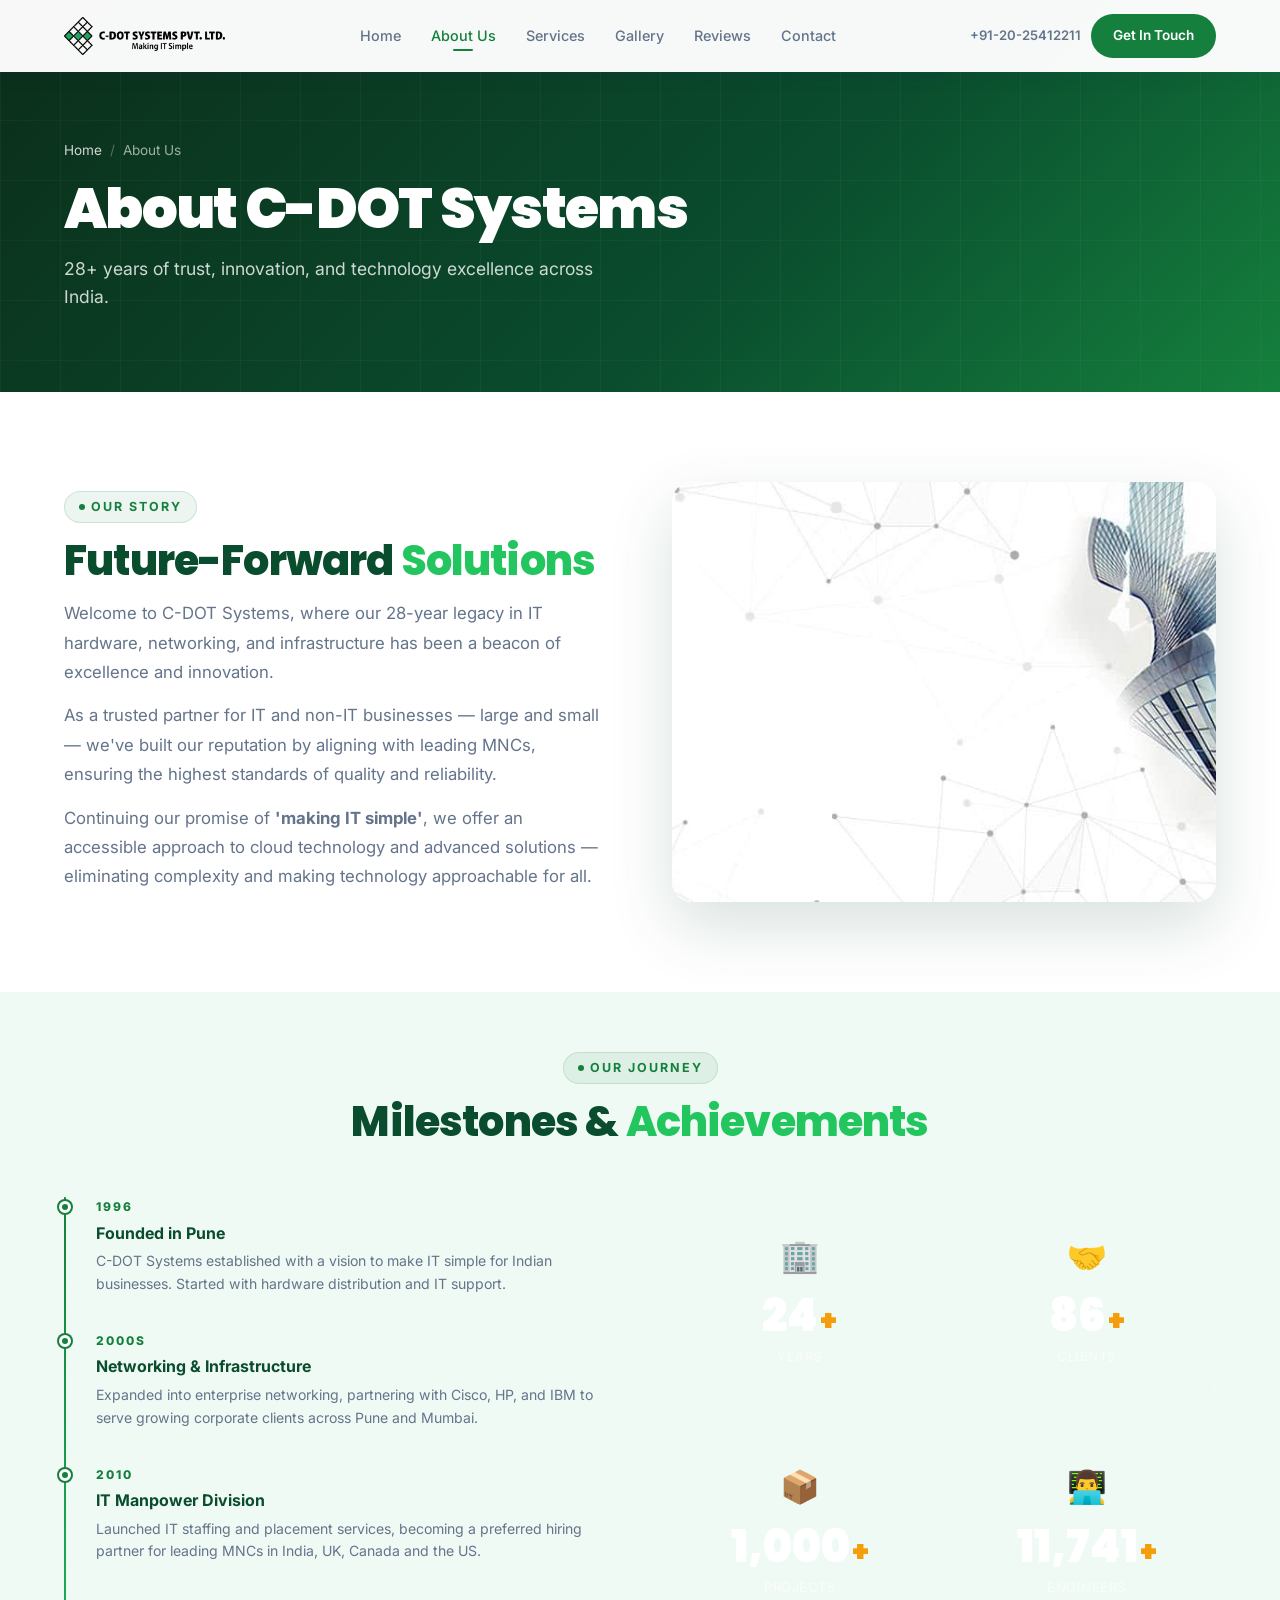
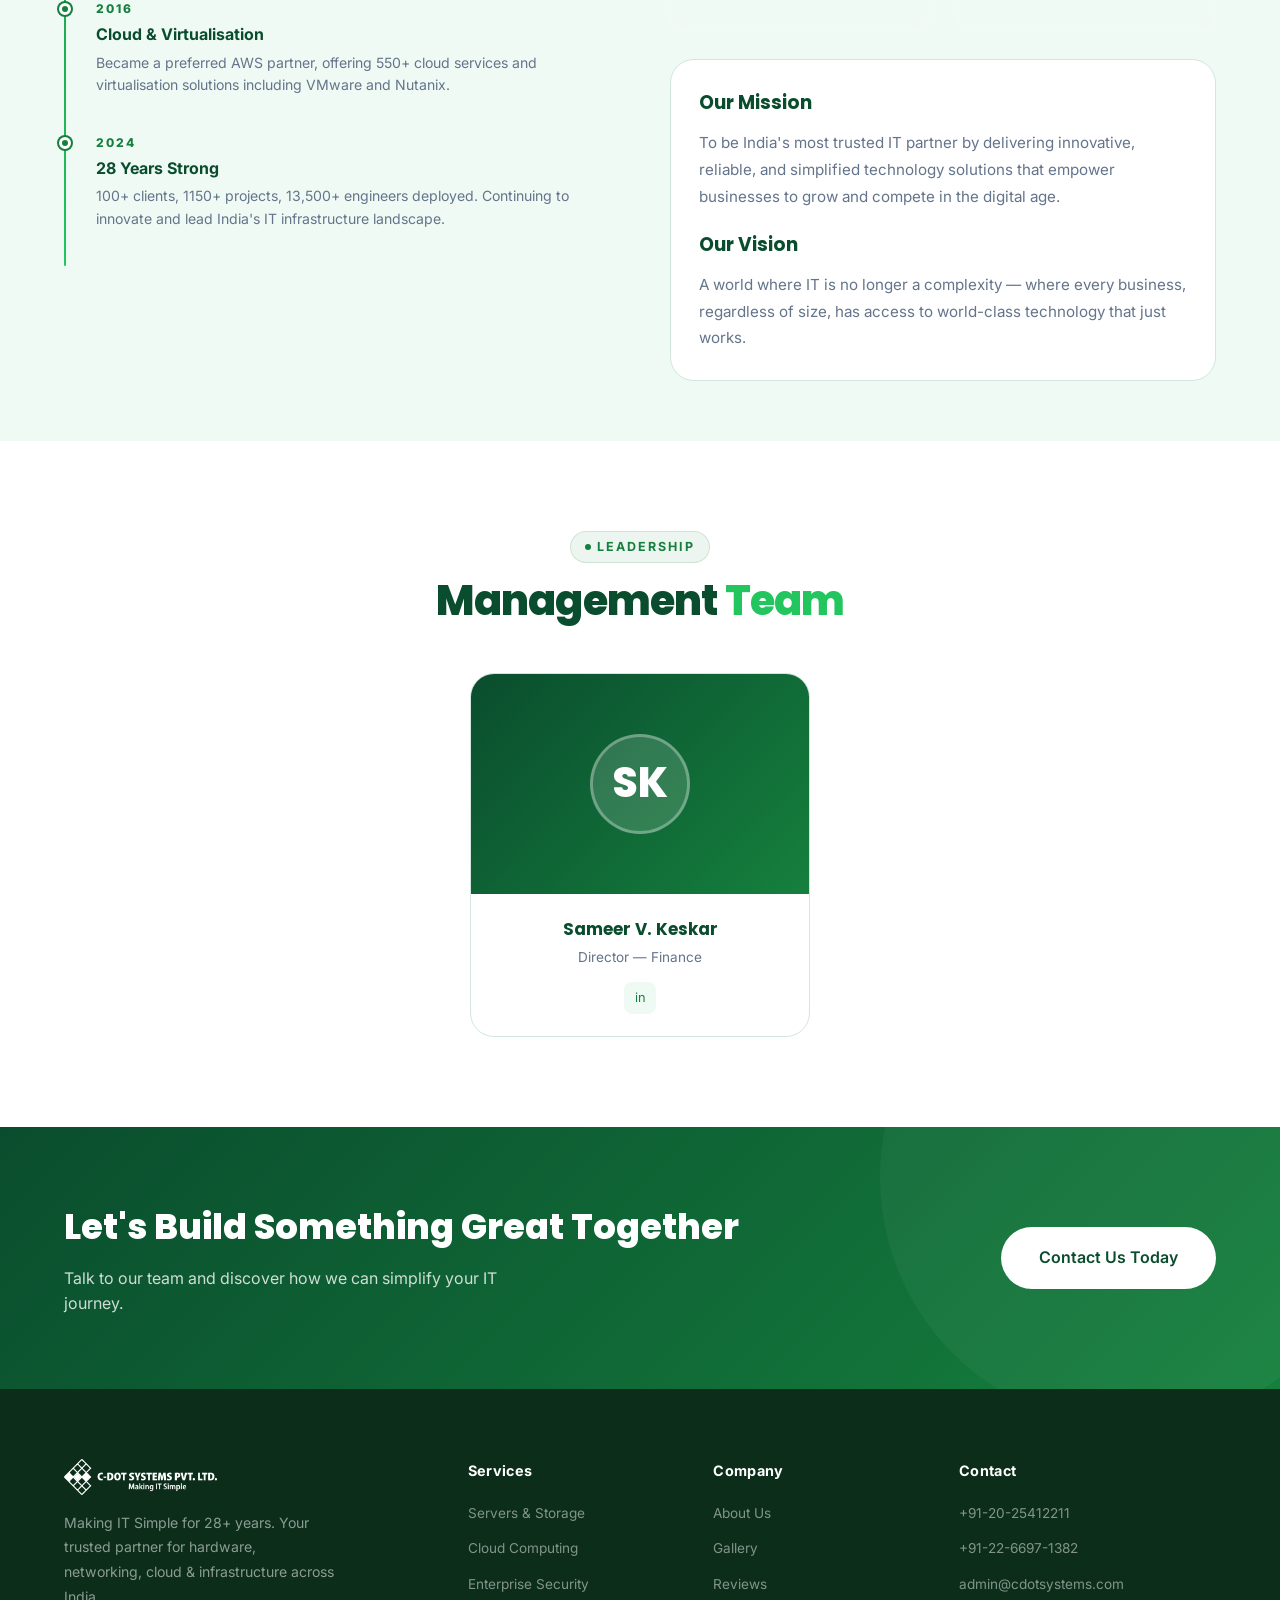
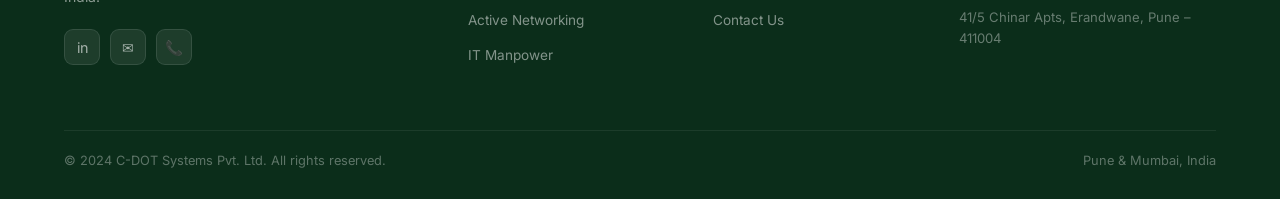
==== commit 22da6097: "asdfa" ====
--- a/about.html
+++ b/about.html
@@ -14,7 +14,6 @@
   <div class="container nav-inner">
     <a href="index.html" class="nav-logo">
       <img src="images/Cdot_Logo-min.png" alt="C-DOT Systems" />
-      <span class="nav-logo-text">C-DOT Systems</span>
     </a>
     <div class="nav-links">
       <a href="index.html">Home</a>
@@ -126,9 +125,11 @@
       <span class="section-tag">Leadership</span>
       <h2 class="section-title">Management <span>Team</span></h2>
     </div>
-    <div style="display:grid;grid-template-columns:repeat(3,1fr);gap:28px;max-width:860px;margin:0 auto">
-      <div class="team-card" data-aos="fade-up">
-        <img src="images/about-us-1.jpg" alt="Director" class="team-img"/>
+    <div style="display:flex;justify-content:center;max-width:340px;margin:0 auto">
+      <div class="team-card" data-aos="fade-up" style="width:100%">
+        <div style="width:100%;height:220px;background:linear-gradient(135deg,var(--primary),var(--accent));display:flex;align-items:center;justify-content:center">
+          <div style="width:100px;height:100px;border-radius:50%;background:rgba(255,255,255,.15);display:flex;align-items:center;justify-content:center;font-size:2.6rem;color:#fff;font-weight:800;font-family:var(--font-head);border:3px solid rgba(255,255,255,.3)">SK</div>
+        </div>
         <div class="team-body">
           <div class="team-name">Sameer V. Keskar</div>
           <div class="team-role">Director — Finance</div>
@@ -137,26 +138,6 @@
           </div>
         </div>
       </div>
-      <div class="team-card" data-aos="fade-up" data-aos-delay="80">
-        <img src="images/about-usA-min.jpg" alt="Director" class="team-img"/>
-        <div class="team-body">
-          <div class="team-name">Leadership Team</div>
-          <div class="team-role">C-DOT Systems Pvt. Ltd.</div>
-          <div class="team-social">
-            <a href="contact.html">✉</a>
-          </div>
-        </div>
-      </div>
-      <div class="team-card" data-aos="fade-up" data-aos-delay="160">
-        <img src="images/computer-mouse-with-contact-symbols-internet-communication.jpg" alt="Team" class="team-img"/>
-        <div class="team-body">
-          <div class="team-name">Technical Team</div>
-          <div class="team-role">Infrastructure &amp; Cloud Experts</div>
-          <div class="team-social">
-            <a href="contact.html">✉</a>
-          </div>
-        </div>
-      </div>
     </div>
   </div>
 </section>
@@ -177,7 +158,7 @@
   <div class="container">
     <div class="footer-grid">
       <div>
-        <div class="footer-logo"><img src="images/Cdot_Logo-min.png" alt="C-DOT"/><span>C-DOT Systems</span></div>
+        <div class="footer-logo"><img src="images/Cdot_Logo-min.png" alt="C-DOT"/></div>
         <p class="footer-desc">Making IT Simple for 28+ years. Your trusted partner for hardware, networking, cloud &amp; infrastructure across India.</p>
         <div class="footer-social">
           <a class="social-icon" href="https://linkedin.com" target="_blank">in</a>
--- a/assets/css/style.css
+++ b/assets/css/style.css
@@ -8,24 +8,24 @@
 
 /* ── Design Tokens ────────────────────────────────────────────── */
 :root {
-  --primary:    #0a2463;
-  --accent:     #1565c0;
-  --sky:        #1e88e5;
+  --primary:    #0a4d2e;
+  --accent:     #15803d;
+  --sky:        #22c55e;
   --gold:       #f59e0b;
   --success:    #16a34a;
-  --light:      #f0f4ff;
-  --light2:     #f8fafc;
+  --light:      #f0faf4;
+  --light2:     #f8fcfa;
   --white:      #ffffff;
-  --dark:       #0d1b3e;
+  --dark:       #0b2d1a;
   --text:       #1e293b;
   --muted:      #64748b;
-  --border:     #e2e8f0;
+  --border:     #d1e7dd;
   --radius:     14px;
   --radius-sm:  8px;
   --radius-lg:  24px;
-  --shadow-sm:  0 2px 8px rgba(10,36,99,.07);
-  --shadow:     0 8px 32px rgba(10,36,99,.12);
-  --shadow-lg:  0 24px 64px rgba(10,36,99,.16);
+  --shadow-sm:  0 2px 8px rgba(10,77,46,.07);
+  --shadow:     0 8px 32px rgba(10,77,46,.12);
+  --shadow-lg:  0 24px 64px rgba(10,77,46,.16);
   --transition: 0.32s cubic-bezier(.4,0,.2,1);
   --font-head:  'Poppins', sans-serif;
   --font-body:  'Inter', sans-serif;
@@ -59,11 +59,11 @@
 
 .section-tag {
   display: inline-flex; align-items: center; gap: 6px;
-  background: rgba(21,101,192,.08); color: var(--accent);
+  background: rgba(21,128,61,.08); color: var(--accent);
   font-size: .78rem; font-weight: 700; letter-spacing: 2px;
   text-transform: uppercase; padding: 5px 14px;
   border-radius: 50px; margin-bottom: 14px;
-  border: 1px solid rgba(21,101,192,.15);
+  border: 1px solid rgba(21,128,61,.15);
 }
 .section-tag::before { content:''; width:6px; height:6px; border-radius:50%; background:var(--accent); }
 
@@ -94,7 +94,7 @@
 .btn-primary:hover {
   background: var(--primary);
   transform: translateY(-2px);
-  box-shadow: 0 12px 28px rgba(21,101,192,.35);
+  box-shadow: 0 12px 28px rgba(21,128,61,.35);
 }
 .btn-outline {
   background: transparent;
@@ -119,7 +119,7 @@
   transition: var(--transition);
 }
 .card:hover {
-  border-color: rgba(21,101,192,.25);
+  border-color: rgba(21,128,61,.25);
   box-shadow: var(--shadow);
   transform: translateY(-4px);
 }
@@ -275,7 +275,7 @@
 .footer-col h4 { color: #fff; font-weight: 700; font-size: .9rem; margin-bottom: 18px; letter-spacing: .3px; }
 .footer-col li { margin-bottom: 10px; }
 .footer-col a { font-size: .85rem; opacity: .65; transition: var(--transition); }
-.footer-col a:hover { opacity: 1; color: #93c5fd; padding-left: 4px; }
+.footer-col a:hover { opacity: 1; color: #86efac; padding-left: 4px; }
 .footer-social { display: flex; gap: 10px; margin-top: 20px; }
 .social-icon {
   width: 36px; height: 36px; border-radius: 9px;
@@ -371,7 +371,7 @@
   transform: scaleX(0); transition: var(--transition);
   transform-origin: left;
 }
-.service-card:hover { border-color: rgba(21,101,192,.2); box-shadow: var(--shadow); transform: translateY(-6px); }
+.service-card:hover { border-color: rgba(21,128,61,.2); box-shadow: var(--shadow); transform: translateY(-6px); }
 .service-card:hover::after { transform: scaleX(1); }
 .service-icon-wrap {
   width: 64px; height: 64px; margin-bottom: 20px;
@@ -379,7 +379,7 @@
   display: flex; align-items: center; justify-content: center;
   transition: var(--transition);
 }
-.service-card:hover .service-icon-wrap { background: rgba(21,101,192,.1); }
+.service-card:hover .service-icon-wrap { background: rgba(21,128,61,.1); }
 .service-icon-wrap img { width: 40px; height: 40px; object-fit: contain; }
 .service-card h3 {
   font-family: var(--font-head); font-size: 1.1rem; font-weight: 700;
@@ -451,7 +451,7 @@
   border: 1px solid var(--border); padding: 32px;
   transition: var(--transition);
 }
-.review-card:hover { border-color: rgba(21,101,192,.2); box-shadow: var(--shadow); transform: translateY(-4px); }
+.review-card:hover { border-color: rgba(21,128,61,.2); box-shadow: var(--shadow); transform: translateY(-4px); }
 .review-stars { color: var(--gold); font-size: 1rem; margin-bottom: 14px; letter-spacing: 2px; }
 .review-text { font-size: .95rem; color: var(--text); line-height: 1.75; margin-bottom: 20px; font-style: italic; }
 .reviewer { display: flex; align-items: center; gap: 12px; }
@@ -498,7 +498,7 @@
   font-size: 1.1rem; cursor: pointer; border: none;
   opacity: 0; transform: translateY(16px);
   transition: var(--transition); z-index: 500;
-  box-shadow: 0 4px 16px rgba(21,101,192,.4);
+  box-shadow: 0 4px 16px rgba(21,128,61,.4);
 }
 #scrollTop.visible { opacity: 1; transform: none; }
 #scrollTop:hover { background: var(--primary); transform: translateY(-3px); }
@@ -530,7 +530,7 @@
   border: 1px solid var(--border); padding: 20px;
   transition: var(--transition);
 }
-.info-card:hover { border-color: rgba(21,101,192,.2); box-shadow: var(--shadow-sm); }
+.info-card:hover { border-color: rgba(21,128,61,.2); box-shadow: var(--shadow-sm); }
 .info-icon {
   width: 44px; height: 44px; flex-shrink: 0;
   border-radius: 10px;
@@ -590,7 +590,7 @@
   background: var(--light2); border: 1px solid var(--border);
   transition: var(--transition);
 }
-.feature-item:hover { border-color: rgba(21,101,192,.2); }
+.feature-item:hover { border-color: rgba(21,128,61,.2); }
 .feature-check { color: var(--success); font-size: 1rem; flex-shrink: 0; margin-top: 1px; }
 .feature-item p { font-size: .88rem; color: var(--text); }
 
@@ -648,7 +648,7 @@
 }
 /* Highlighted words inside hero */
 .msr-inner.hero-hl {
-  background: linear-gradient(90deg, #93c5fd, #c4b5fd);
+  background: linear-gradient(90deg, #86efac, #a7f3d0);
   -webkit-background-clip: text;
   -webkit-text-fill-color: transparent;
 }
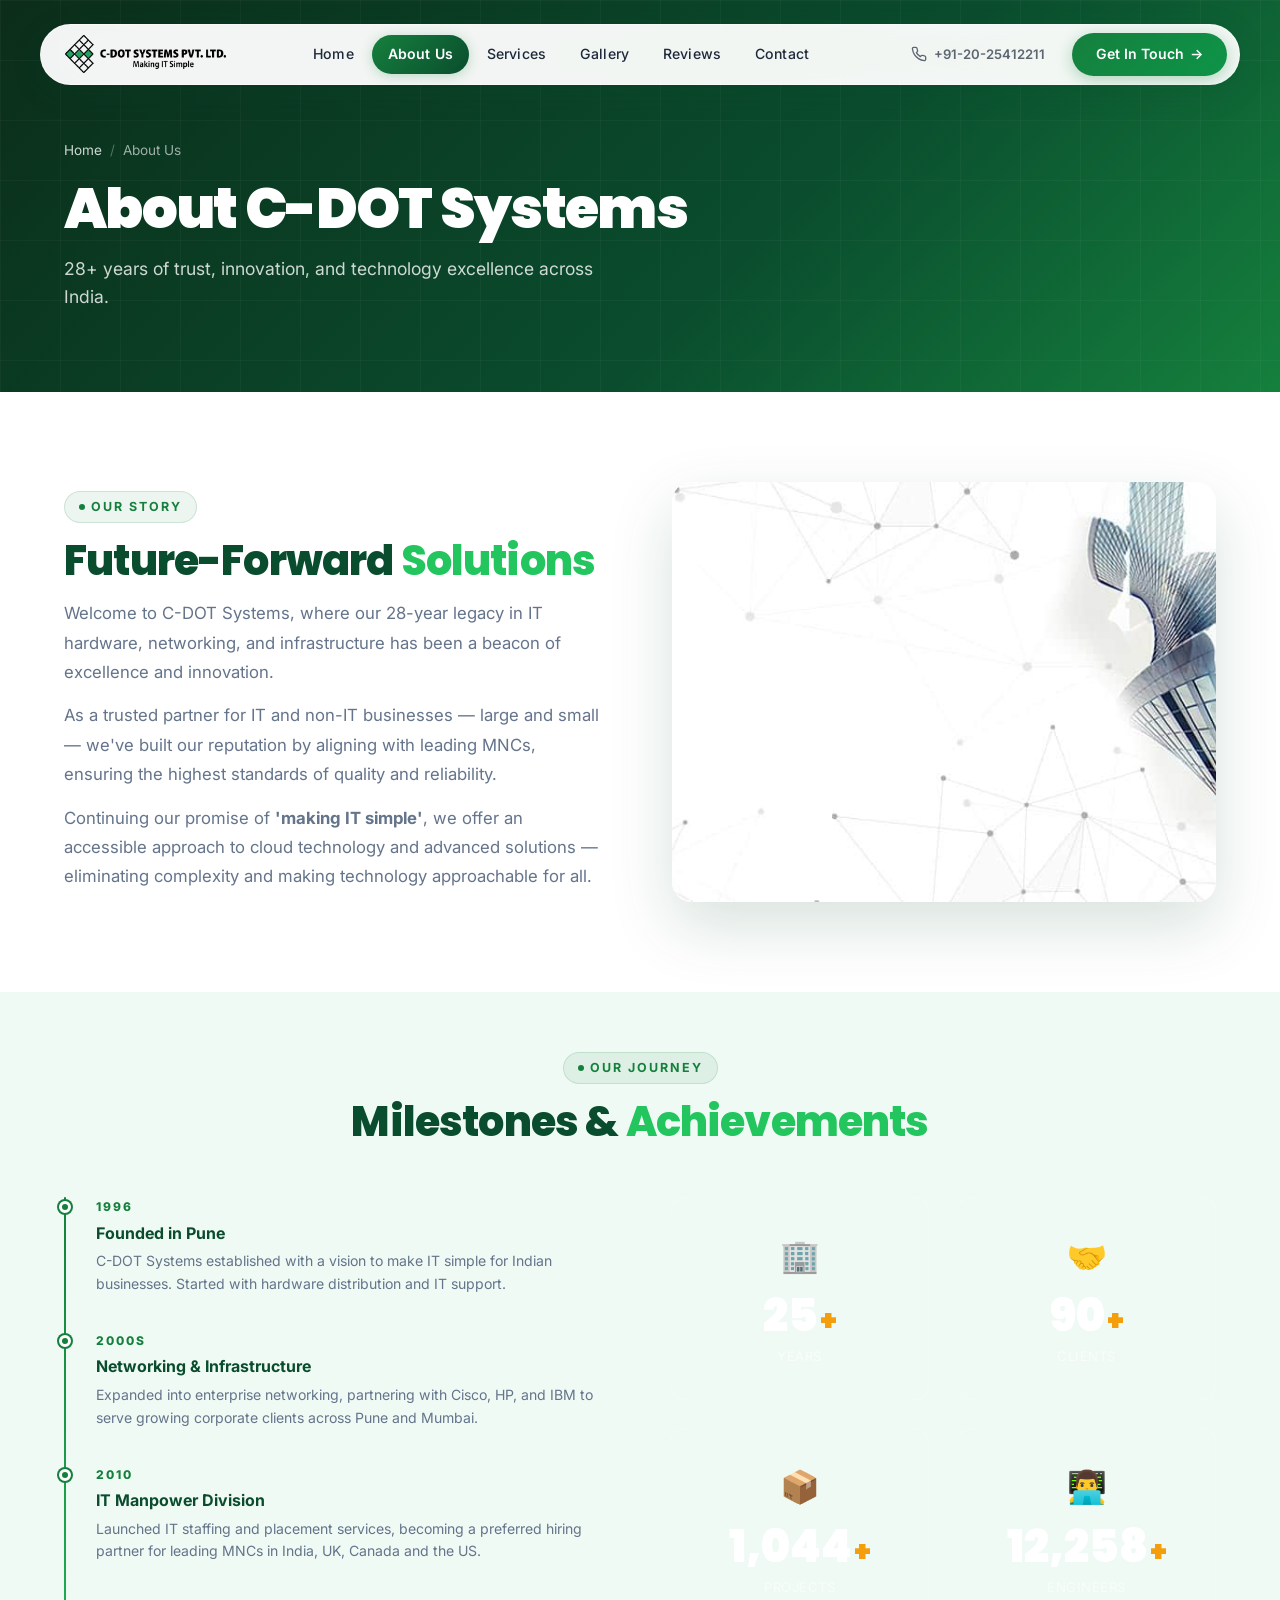
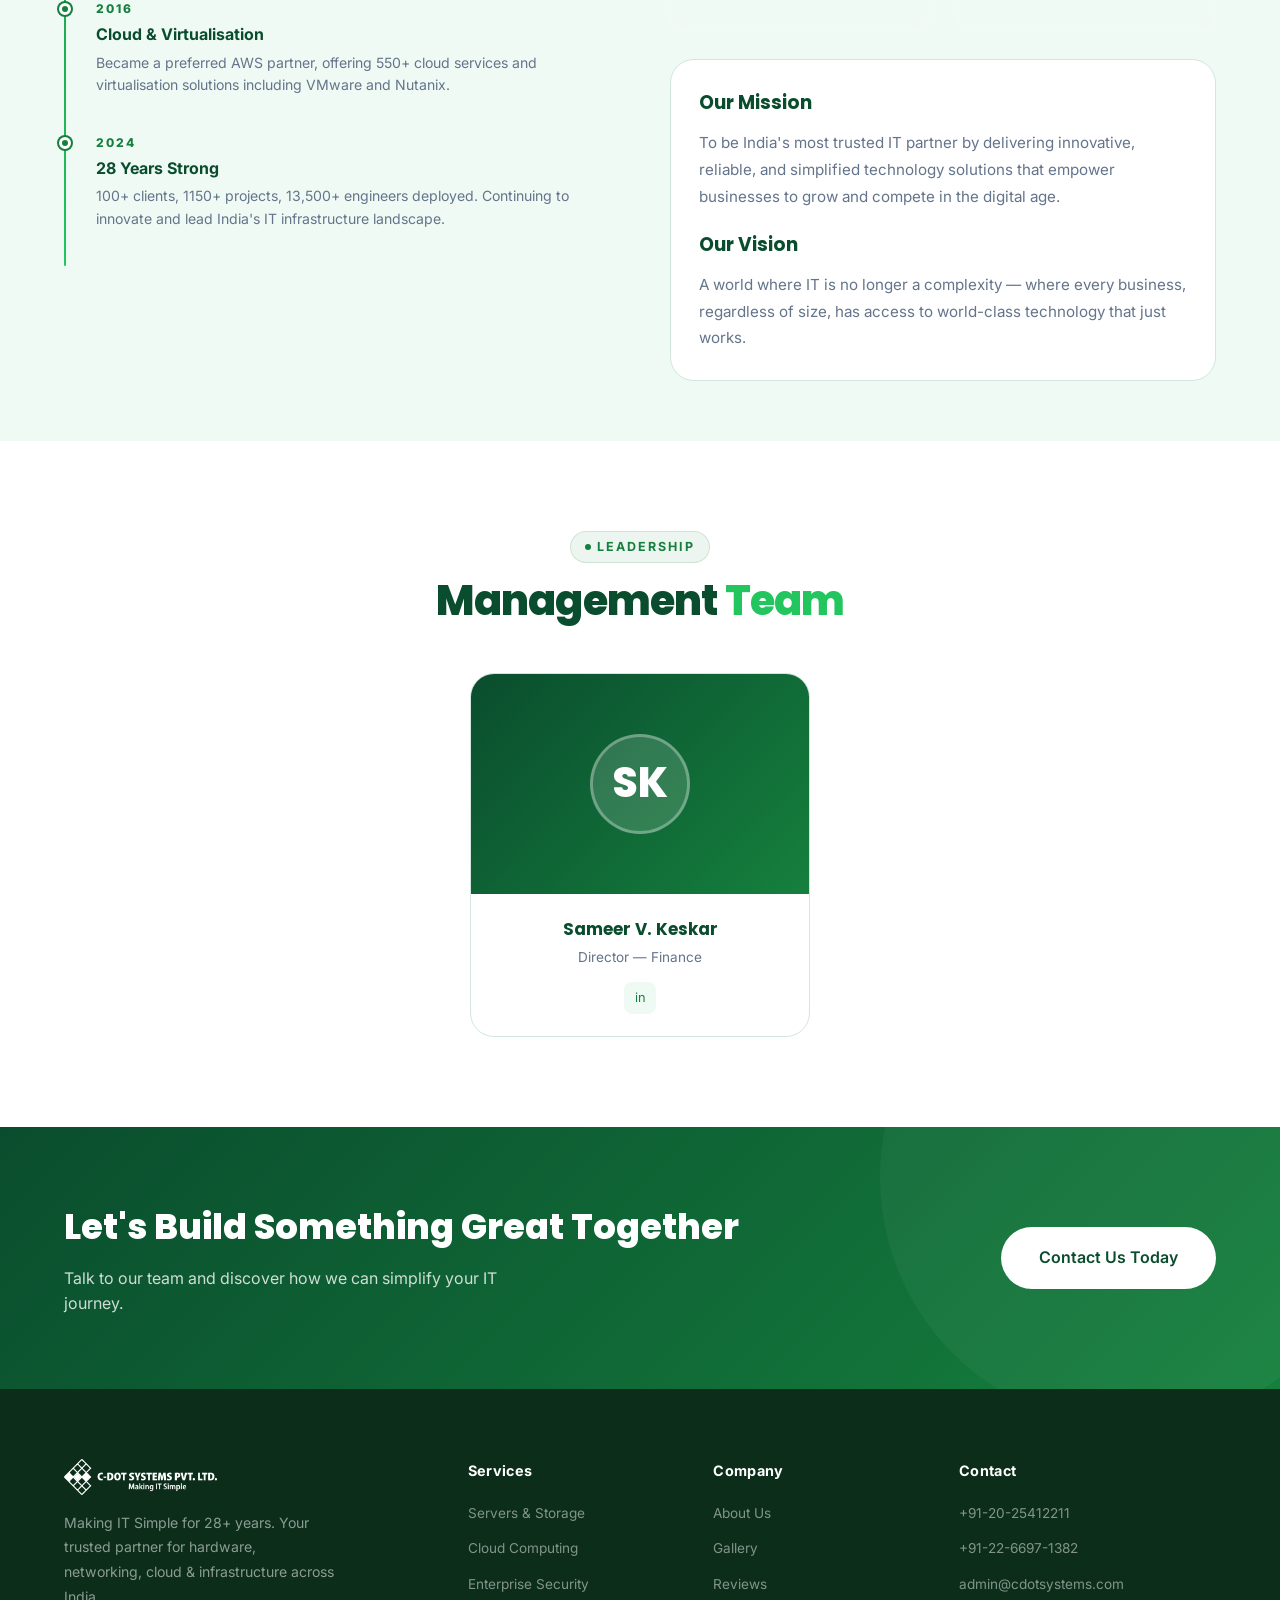
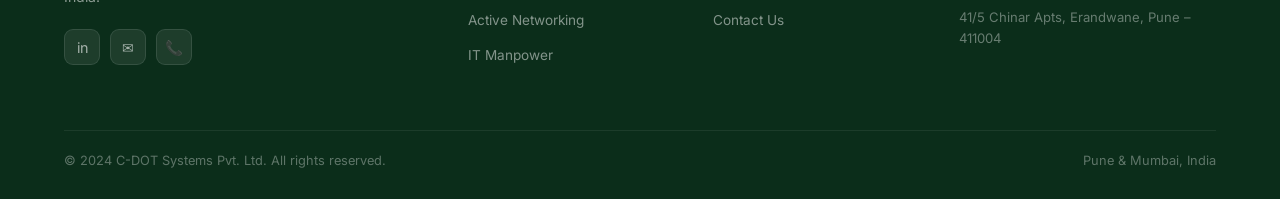
==== commit f9785dfe: "updated" ====
--- a/about.html
+++ b/about.html
@@ -16,16 +16,21 @@
       <img src="images/Cdot_Logo-min.png" alt="C-DOT Systems" />
     </a>
     <div class="nav-links">
-      <a href="index.html">Home</a>
-      <a href="about.html">About Us</a>
-      <a href="services.html">Services</a>
-      <a href="gallery.html">Gallery</a>
-      <a href="reviews.html">Reviews</a>
-      <a href="contact.html">Contact</a>
+      <div class="nav-pill">
+        <a href="index.html">Home</a>
+        <a href="about.html">About Us</a>
+        <a href="services.html">Services</a>
+        <a href="gallery.html">Gallery</a>
+        <a href="reviews.html">Reviews</a>
+        <a href="contact.html">Contact</a>
+      </div>
     </div>
     <div class="nav-actions">
-      <span class="nav-phone">+91-20-25412211</span>
-      <a href="contact.html" class="btn btn-primary btn-sm">Get In Touch</a>
+      <a href="tel:+912025412211" class="nav-phone-btn">
+        <svg width="16" height="16" viewBox="0 0 24 24" fill="none" stroke="currentColor" stroke-width="2" stroke-linecap="round" stroke-linejoin="round"><path d="M22 16.92v3a2 2 0 0 1-2.18 2 19.79 19.79 0 0 1-8.63-3.07 19.5 19.5 0 0 1-6-6 19.79 19.79 0 0 1-3.07-8.67A2 2 0 0 1 4.11 2h3a2 2 0 0 1 2 1.72c.127.96.361 1.903.7 2.81a2 2 0 0 1-.45 2.11L8.09 9.91a16 16 0 0 0 6 6l1.27-1.27a2 2 0 0 1 2.11-.45c.907.339 1.85.573 2.81.7A2 2 0 0 1 22 16.92z"></path></svg>
+        <span>+91-20-25412211</span>
+      </a>
+      <a href="contact.html" class="nav-cta">Get In Touch <span class="nav-cta-arrow">→</span></a>
       <button class="hamburger" id="hamburger"><span></span><span></span><span></span></button>
     </div>
   </div>
--- a/assets/css/style.css
+++ b/assets/css/style.css
@@ -161,71 +161,162 @@
 /* ── Navbar ───────────────────────────────────────────────────── */
 #navbar {
   position: fixed; top: 0; left: 0; width: 100%; z-index: 1000;
-  transition: var(--transition); padding: 14px 0;
-  background: transparent;
+  padding: 24px 0;
+  transition: padding 0.4s cubic-bezier(.4,0,.2,1);
+  pointer-events: none; /* Let clicks pass through the invisible full-width area */
 }
 #navbar.scrolled {
-  background: rgba(255,255,255,.97);
-  backdrop-filter: blur(12px);
-  box-shadow: 0 2px 20px rgba(10,36,99,.08);
-  padding: 10px 0;
-}
-#navbar.solid {
-  background: rgba(255,255,255,.97);
-  backdrop-filter: blur(12px);
-  box-shadow: 0 2px 20px rgba(10,36,99,.08);
+  padding: 12px 0;
 }
 .nav-inner {
+  pointer-events: auto; /* Re-enable clicks on the pill itself */
   display: flex; align-items: center;
-  justify-content: space-between; gap: 16px;
-}
+  justify-content: space-between; gap: 20px;
+  position: relative; z-index: 2;
+  
+  /* Floating Pill Styles */
+  background: rgba(255, 255, 255, 0.95);
+  backdrop-filter: blur(20px) saturate(180%);
+  -webkit-backdrop-filter: blur(20px) saturate(180%);
+  border-radius: 50px;
+  padding: 8px 12px 8px 24px;
+  box-shadow: 0 8px 32px rgba(10, 77, 46, 0.12), 0 2px 8px rgba(0, 0, 0, 0.04);
+  border: 1px solid rgba(255, 255, 255, 0.4);
+  transition: box-shadow 0.4s ease, background 0.4s ease;
+}
+#navbar.scrolled .nav-inner {
+  box-shadow: 0 12px 40px rgba(10, 77, 46, 0.16), 0 4px 12px rgba(0, 0, 0, 0.06);
+  background: rgba(255, 255, 255, 0.98);
+}
+
+/* Logo */
 .nav-logo {
   display: flex; align-items: center; gap: 10px;
   flex-shrink: 0;
-}
-.nav-logo img { height: 38px; width: auto; }
+  transition: transform 0.3s ease, opacity 0.3s ease;
+}
+.nav-logo:hover { transform: scale(1.03); opacity: .85; }
+.nav-logo img {
+  height: 38px; width: auto;
+  transition: height 0.3s ease;
+}
+#navbar.scrolled .nav-logo img { height: 34px; }
 .nav-logo-text {
   font-family: var(--font-head); font-weight: 800;
-  font-size: 1.05rem; color: #fff;
+  font-size: 1.05rem; color: var(--primary);
   transition: color var(--transition);
   letter-spacing: -.02em; line-height: 1.2;
 }
-#navbar.scrolled .nav-logo-text,
-#navbar.solid .nav-logo-text { color: var(--primary); }
+
+/* Nav Links — pill container */
 .nav-links {
-  display: flex; align-items: center; gap: 2px; flex: 1;
+  display: flex; align-items: center; flex: 1;
   justify-content: center;
 }
-.nav-links a {
-  color: rgba(255,255,255,.85); font-size: .9rem; font-weight: 500;
-  padding: 8px 14px; border-radius: 8px;
-  transition: var(--transition); position: relative;
-}
-#navbar.scrolled .nav-links a,
-#navbar.solid .nav-links a { color: var(--muted); }
-.nav-links a:hover,
-.nav-links a.active { color: var(--accent) !important; }
-.nav-links a.active::after {
+.nav-pill {
+  display: flex; align-items: center; gap: 2px;
+}
+.nav-pill a {
+  color: var(--text); font-size: .88rem; font-weight: 500;
+  padding: 8px 16px; border-radius: 50px;
+  transition: all 0.3s cubic-bezier(.4,0,.2,1);
+  position: relative; white-space: nowrap;
+  letter-spacing: .01em;
+}
+.nav-pill a:hover {
+  color: var(--accent);
+  background: rgba(21,128,61,.06);
+}
+.nav-pill a.active {
+  color: #fff !important;
+  background: linear-gradient(135deg, var(--accent), var(--primary));
+  box-shadow: 0 2px 12px rgba(21,128,61,.25);
+  font-weight: 600;
+}
+#navbar.scrolled .nav-pill a,
+#navbar.solid .nav-pill a { color: var(--text); }
+#navbar.scrolled .nav-pill a.active,
+#navbar.solid .nav-pill a.active {
+  color: #fff !important;
+  background: linear-gradient(135deg, var(--accent), var(--primary));
+}
+
+/* Right actions */
+.nav-actions {
+  display: flex; align-items: center; gap: 12px;
+  flex-shrink: 0;
+}
+
+/* Phone button */
+.nav-phone-btn {
+  display: inline-flex; align-items: center; gap: 7px;
+  font-size: .82rem; font-weight: 600;
+  color: var(--text); opacity: .7;
+  padding: 8px 14px; border-radius: 50px;
+  border: 1px solid transparent;
+  transition: all 0.3s ease;
+  white-space: nowrap;
+}
+.nav-phone-btn svg { flex-shrink: 0; }
+.nav-phone-btn:hover {
+  opacity: 1;
+  color: var(--accent);
+  background: rgba(21,128,61,.05);
+  border-color: rgba(21,128,61,.12);
+}
+
+/* CTA button — gradient with glow */
+.nav-cta {
+  display: inline-flex; align-items: center; gap: 6px;
+  padding: 10px 24px; border-radius: 50px;
+  font-size: .88rem; font-weight: 600;
+  color: #fff; white-space: nowrap;
+  background: linear-gradient(135deg, var(--accent), #0d9448);
+  box-shadow: 0 4px 16px rgba(21,128,61,.30);
+  transition: all 0.35s cubic-bezier(.4,0,.2,1);
+  position: relative; overflow: hidden;
+}
+.nav-cta::before {
   content: '';
-  position: absolute; bottom: 4px; left: 50%; transform: translateX(-50%);
-  width: 20px; height: 2px; border-radius: 2px;
-  background: var(--accent);
-}
-.nav-actions { display: flex; align-items: center; gap: 10px; }
+  position: absolute; inset: 0;
+  background: linear-gradient(135deg, rgba(255,255,255,.2), transparent);
+  opacity: 0;
+  transition: opacity 0.3s ease;
+}
+.nav-cta:hover::before { opacity: 1; }
+.nav-cta:hover {
+  transform: translateY(-2px);
+  box-shadow: 0 8px 28px rgba(21,128,61,.40), 0 0 0 2px rgba(21,128,61,.10);
+}
+.nav-cta-arrow {
+  display: inline-block;
+  transition: transform 0.3s cubic-bezier(.4,0,.2,1);
+}
+.nav-cta:hover .nav-cta-arrow {
+  transform: translateX(4px);
+}
+
+/* Old nav-phone — hide if present in other pages */
 .nav-phone {
   font-size: .82rem; font-weight: 600;
-  color: rgba(255,255,255,.8);
+  color: var(--muted);
   transition: color var(--transition);
 }
 #navbar.scrolled .nav-phone,
 #navbar.solid .nav-phone { color: var(--muted); }
+
+/* Hamburger */
 .hamburger {
   display: none; flex-direction: column; gap: 5px;
-  background: none; border: none; padding: 4px;
-}
+  background: none; border: none; padding: 6px;
+  border-radius: 8px;
+  transition: background 0.2s ease;
+}
+.hamburger:hover { background: rgba(10,77,46,.06); }
 .hamburger span {
   display: block; width: 22px; height: 2px;
-  background: #fff; border-radius: 2px; transition: var(--transition);
+  background: var(--primary); border-radius: 2px;
+  transition: all 0.35s cubic-bezier(.4,0,.2,1);
 }
 #navbar.scrolled .hamburger span,
 #navbar.solid .hamburger span { background: var(--primary); }
@@ -599,10 +690,11 @@
   .stats-grid { grid-template-columns: repeat(2,1fr); }
   .footer-grid { grid-template-columns: 1fr 1fr; gap: 32px; }
   .gallery-grid { grid-template-columns: repeat(3,1fr); }
+  .nav-phone-btn { display: none; }
 }
 @media (max-width: 768px) {
   .section, .section-sm { padding: 60px 0; }
-  .nav-links, .nav-phone { display: none; }
+  .nav-links, .nav-phone, .nav-phone-btn { display: none; }
   .hamburger { display: flex; }
   .footer-grid { grid-template-columns: 1fr; }
   .footer-bottom { flex-direction: column; gap: 8px; text-align: center; }
